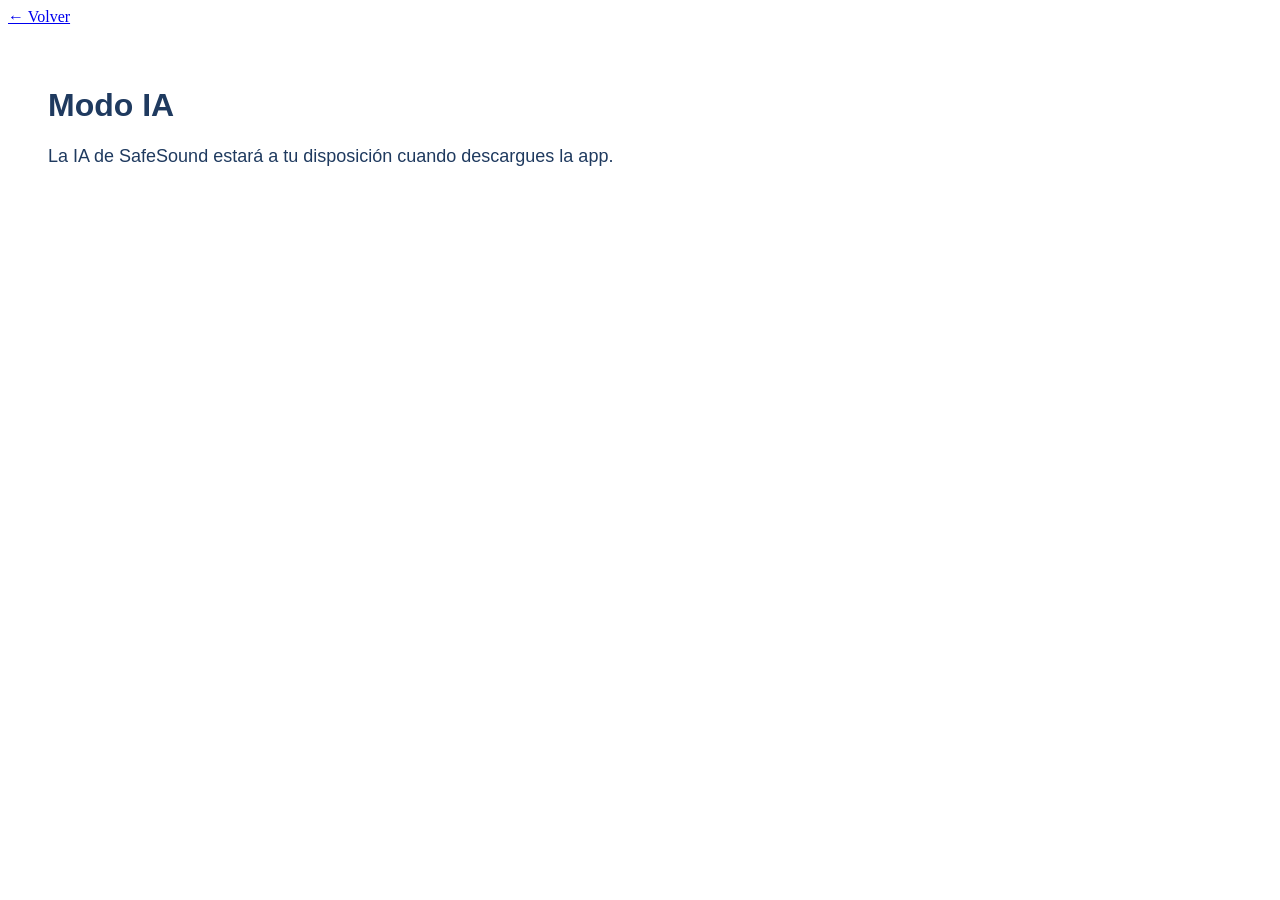
==== docs/ia.html @ cc02b23f "Add files via upload" ====
<!DOCTYPE html>
<html lang="es">
<head>
    <meta charset="UTF-8">
    <meta name="viewport" content="width=device-width, initial-scale=1.0">
    <title>Modo IA — SafeSound</title>
    <link rel="stylesheet" href="CSS/styles.css">
</head>
<body>
    <header>
        <a href="index.html">← Volver</a>
    </header>
    <main style="padding: 40px; font-family: 'Inter', Arial, Helvetica, sans-serif; color:#1f3a5f;">
        <h1>Modo IA</h1>
        <p style="font-size:18px; max-width:800px;">La IA de SafeSound estará a tu disposición cuando descargues la app.</p>
    </main>
</body>
</html>
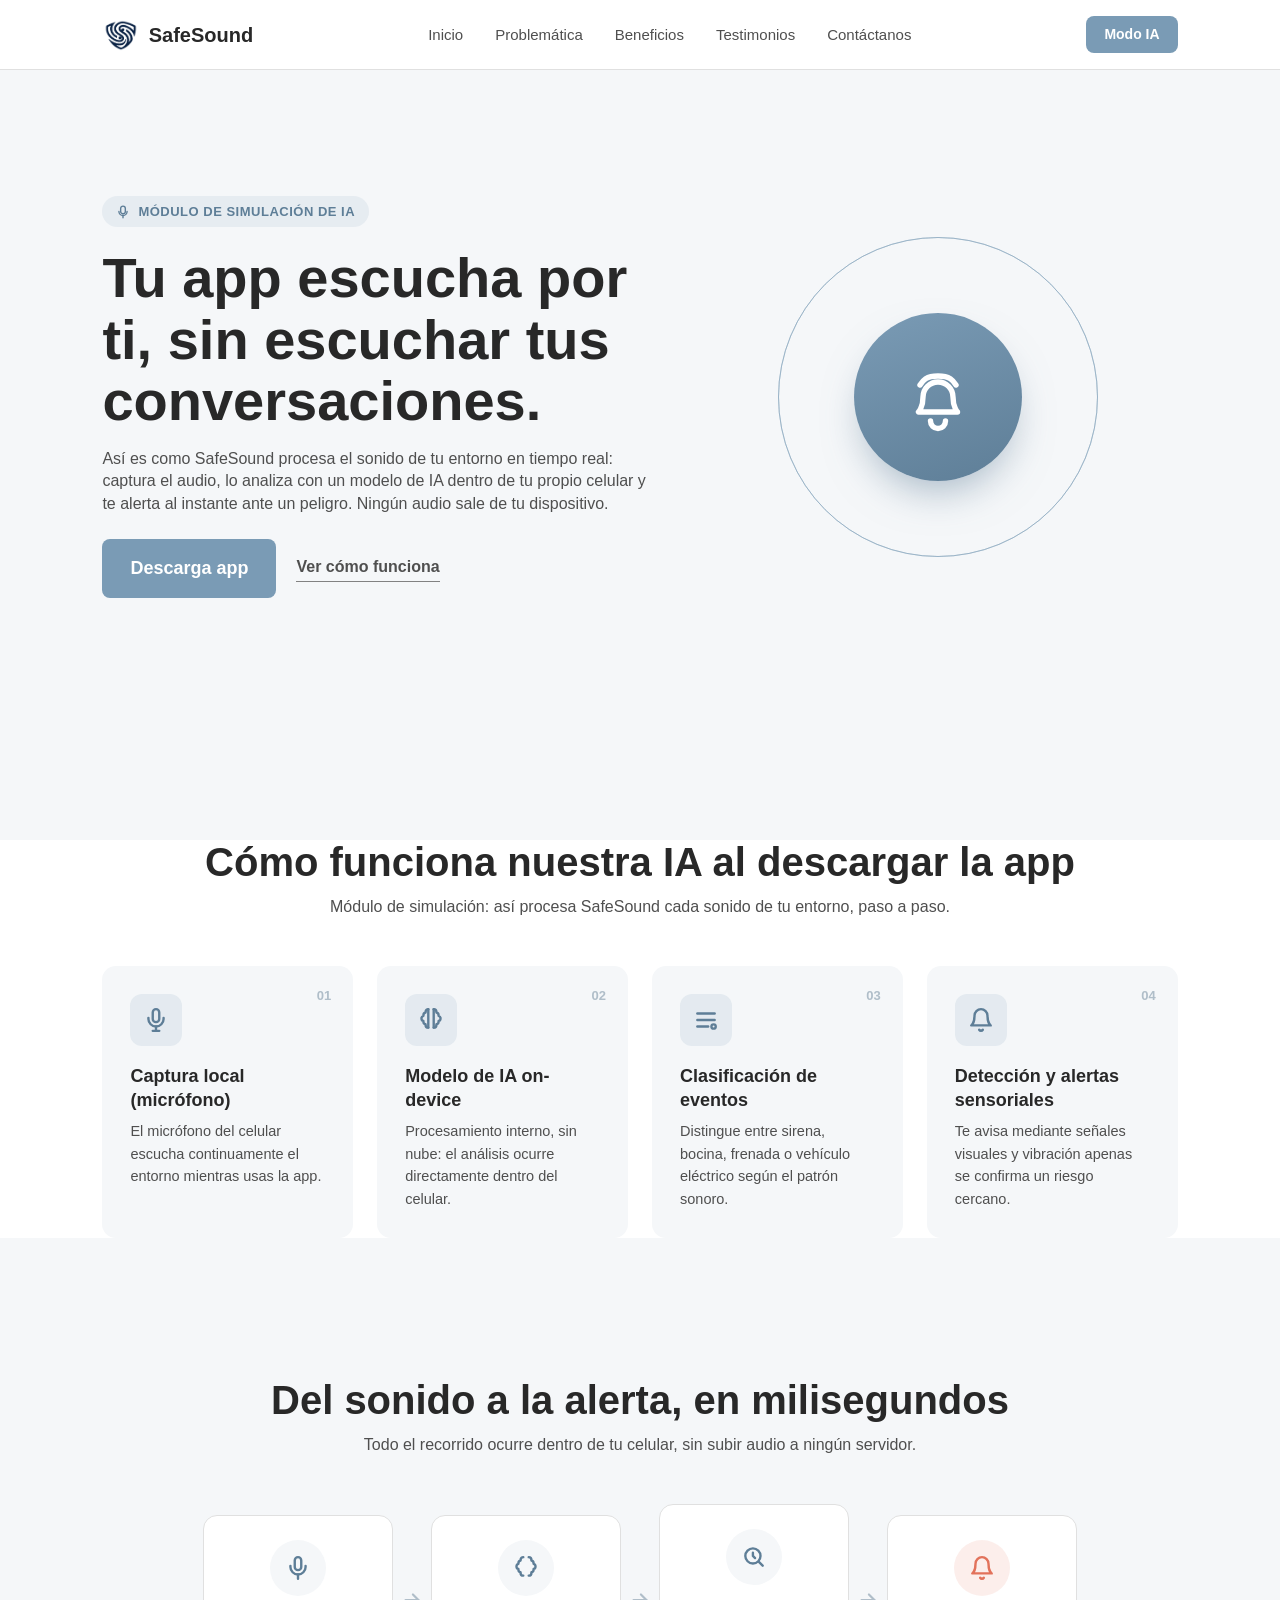
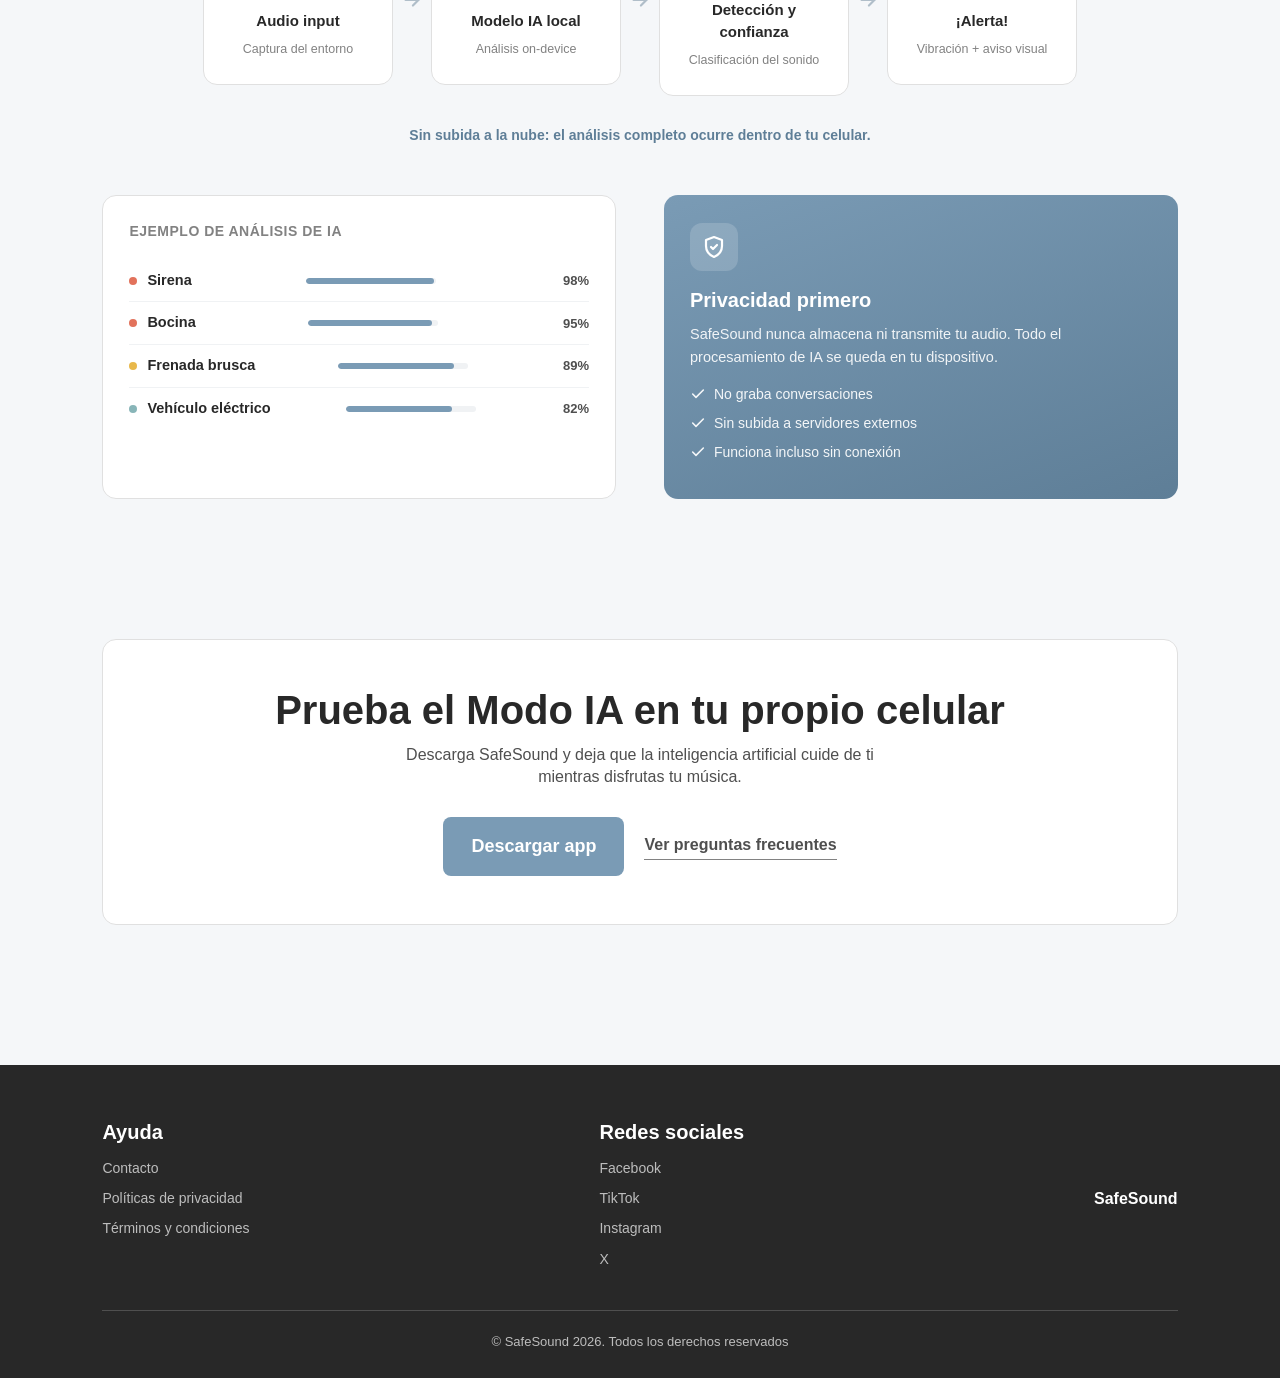
==== commit 3f59a633: "Add files via upload" ====
--- a/docs/ia.html
+++ b/docs/ia.html
@@ -1,18 +1,238 @@
-<!DOCTYPE html>
-<html lang="es">
-<head>
-    <meta charset="UTF-8">
-    <meta name="viewport" content="width=device-width, initial-scale=1.0">
-    <title>Modo IA — SafeSound</title>
-    <link rel="stylesheet" href="CSS/styles.css">
-</head>
-<body>
-    <header>
-        <a href="index.html">← Volver</a>
-    </header>
-    <main style="padding: 40px; font-family: 'Inter', Arial, Helvetica, sans-serif; color:#1f3a5f;">
-        <h1>Modo IA</h1>
-        <p style="font-size:18px; max-width:800px;">La IA de SafeSound estará a tu disposición cuando descargues la app.</p>
-    </main>
-</body>
-</html>
+<!DOCTYPE html>
+<html lang="es">
+<head>
+    <meta charset="UTF-8">
+    <meta name="viewport" content="width=device-width, initial-scale=1.0">
+    <title>Modo IA — SafeSound</title>
+    <link rel="stylesheet" href="assets/styles/styles.css">
+</head>
+<body>
+    <header>
+        <div class="logo">
+            <img src="assets/images/Logo.png" alt="SafeSound logo">
+            <span>SafeSound</span>
+        </div>
+
+        <nav>
+            <ul>
+                <li><a href="index.html#hero">Inicio</a></li>
+                <li><a href="index.html#problemática">Problemática</a></li>
+                <li><a href="index.html#beneficios">Beneficios</a></li>
+                <li><a href="index.html#testimonios">Testimonios</a></li>
+                <li><a href="index.html#faq">Contáctanos</a></li>
+            </ul>
+        </nav>
+
+        <a href="ia.html" class="btn btn-primary btn-small">Modo IA</a>
+    </header>
+
+    <!-- IA HERO -->
+    <section id="ia-hero">
+        <div class="ia-hero-text">
+            <span class="ia-badge">
+                <svg viewBox="0 0 24 24" fill="none" stroke="currentColor" stroke-width="2.4" stroke-linecap="round" stroke-linejoin="round"><path d="M12 2a4 4 0 0 1 4 4v5a4 4 0 0 1-8 0V6a4 4 0 0 1 4-4Z"/><path d="M19 11a7 7 0 0 1-14 0"/><path d="M12 18v4"/></svg>
+                Módulo de simulación de IA
+            </span>
+            <h1>Tu app escucha por ti, sin escuchar tus conversaciones.</h1>
+            <p>Así es como SafeSound procesa el sonido de tu entorno en tiempo real: captura el audio, lo analiza con un modelo de IA dentro de tu propio celular y te alerta al instante ante un peligro. Ningún audio sale de tu dispositivo.</p>
+            <div class="hero-actions">
+                <a href="index.html#descargas" class="btn btn-primary btn-large">Descarga app</a>
+                <a href="#pipeline" class="link-action">Ver cómo funciona</a>
+            </div>
+        </div>
+        <div class="ia-hero-visual">
+            <div class="ia-orb-wrap">
+                <div class="ia-orb-ring r1"></div>
+                <div class="ia-orb-ring r2"></div>
+                <div class="ia-orb-ring r3"></div>
+                <div class="ia-orb-core">
+                    <svg viewBox="0 0 24 24" fill="none" stroke="currentColor" stroke-width="1.8" stroke-linecap="round" stroke-linejoin="round"><path d="M17 12a5 5 0 0 0-10 0c0 3.5-1.5 5-1.5 5h13S17 15.5 17 12Z"/><path d="M9.5 20a2.5 2.5 0 0 0 5 0"/><path d="M6 8c1-1.5 2-3 6-3s5 1.5 6 3"/></svg>
+                </div>
+            </div>
+        </div>
+    </section>
+
+    <!-- CÓMO FUNCIONA NUESTRA IA -->
+    <section id="como-funciona">
+        <h2>Cómo funciona nuestra IA al descargar la app</h2>
+        <p class="section-subtitle">Módulo de simulación: así procesa SafeSound cada sonido de tu entorno, paso a paso.</p>
+
+        <div class="ia-steps-grid">
+            <div class="ia-step-card">
+                <span class="ia-step-number">01</span>
+                <div class="ia-step-icon">
+                    <svg viewBox="0 0 24 24" fill="none" stroke="currentColor" stroke-width="2.2" stroke-linecap="round" stroke-linejoin="round"><path d="M12 2a3 3 0 0 0-3 3v6a3 3 0 0 0 6 0V5a3 3 0 0 0-3-3Z"/><path d="M19 10v1a7 7 0 0 1-14 0v-1"/><path d="M12 18v4"/><path d="M9 22h6"/></svg>
+                </div>
+                <h3>Captura local (micrófono)</h3>
+                <p>El micrófono del celular escucha continuamente el entorno mientras usas la app.</p>
+            </div>
+
+            <div class="ia-step-card">
+                <span class="ia-step-number">02</span>
+                <div class="ia-step-icon">
+                    <svg viewBox="0 0 24 24" fill="none" stroke="currentColor" stroke-width="2.2" stroke-linecap="round" stroke-linejoin="round"><path d="M9.5 2A2.5 2.5 0 0 0 7 4.5v.6A2.5 2.5 0 0 0 5 7.5v.6a2.5 2.5 0 0 0 0 4.8v.6A2.5 2.5 0 0 0 7 15.9v.6A2.5 2.5 0 0 0 9.5 19"/><path d="M14.5 2A2.5 2.5 0 0 1 17 4.5v.6a2.5 2.5 0 0 1 2 2.4v.6a2.5 2.5 0 0 1 0 4.8v.6a2.5 2.5 0 0 1-2 2.4v.6a2.5 2.5 0 0 1-2.5 2.5"/><path d="M9.5 2v17"/><path d="M14.5 2v17"/></svg>
+                </div>
+                <h3>Modelo de IA on-device</h3>
+                <p>Procesamiento interno, sin nube: el análisis ocurre directamente dentro del celular.</p>
+            </div>
+
+            <div class="ia-step-card">
+                <span class="ia-step-number">03</span>
+                <div class="ia-step-icon">
+                    <svg viewBox="0 0 24 24" fill="none" stroke="currentColor" stroke-width="2.2" stroke-linecap="round" stroke-linejoin="round"><path d="M4 6h16"/><path d="M4 12h16"/><path d="M4 18h10"/><circle cx="19" cy="18" r="2"/></svg>
+                </div>
+                <h3>Clasificación de eventos</h3>
+                <p>Distingue entre sirena, bocina, frenada o vehículo eléctrico según el patrón sonoro.</p>
+            </div>
+
+            <div class="ia-step-card">
+                <span class="ia-step-number">04</span>
+                <div class="ia-step-icon">
+                    <svg viewBox="0 0 24 24" fill="none" stroke="currentColor" stroke-width="2.2" stroke-linecap="round" stroke-linejoin="round"><path d="M18 8a6 6 0 0 0-12 0c0 7-3 9-3 9h18s-3-2-3-9"/><path d="M13.7 21a2 2 0 0 1-3.4 0"/></svg>
+                </div>
+                <h3>Detección y alertas sensoriales</h3>
+                <p>Te avisa mediante señales visuales y vibración apenas se confirma un riesgo cercano.</p>
+            </div>
+        </div>
+    </section>
+
+    <!-- PIPELINE -->
+    <section id="pipeline">
+        <h2>Del sonido a la alerta, en milisegundos</h2>
+        <p class="section-subtitle">Todo el recorrido ocurre dentro de tu celular, sin subir audio a ningún servidor.</p>
+
+        <div class="pipeline-flow">
+            <div class="pipeline-box">
+                <div class="pipeline-icon">
+                    <svg viewBox="0 0 24 24" fill="none" stroke="currentColor" stroke-width="2.2" stroke-linecap="round" stroke-linejoin="round"><path d="M12 2a3 3 0 0 0-3 3v6a3 3 0 0 0 6 0V5a3 3 0 0 0-3-3Z"/><path d="M19 10v1a7 7 0 0 1-14 0v-1"/><path d="M12 18v4"/></svg>
+                </div>
+                <h4>Audio input</h4>
+                <span>Captura del entorno</span>
+            </div>
+
+            <div class="pipeline-arrow">
+                <svg viewBox="0 0 24 24" fill="none" stroke="currentColor" stroke-width="2.4" stroke-linecap="round" stroke-linejoin="round"><path d="M5 12h14"/><path d="m13 6 6 6-6 6"/></svg>
+            </div>
+
+            <div class="pipeline-box">
+                <div class="pipeline-icon">
+                    <svg viewBox="0 0 24 24" fill="none" stroke="currentColor" stroke-width="2.2" stroke-linecap="round" stroke-linejoin="round"><path d="M9.5 2A2.5 2.5 0 0 0 7 4.5v.6A2.5 2.5 0 0 0 5 7.5v.6a2.5 2.5 0 0 0 0 4.8v.6A2.5 2.5 0 0 0 7 15.9v.6A2.5 2.5 0 0 0 9.5 19"/><path d="M14.5 2A2.5 2.5 0 0 1 17 4.5v.6a2.5 2.5 0 0 1 2 2.4v.6a2.5 2.5 0 0 1 0 4.8v.6a2.5 2.5 0 0 1-2 2.4v.6a2.5 2.5 0 0 1-2.5 2.5"/></svg>
+                </div>
+                <h4>Modelo IA local</h4>
+                <span>Análisis on-device</span>
+            </div>
+
+            <div class="pipeline-arrow">
+                <svg viewBox="0 0 24 24" fill="none" stroke="currentColor" stroke-width="2.4" stroke-linecap="round" stroke-linejoin="round"><path d="M5 12h14"/><path d="m13 6 6 6-6 6"/></svg>
+            </div>
+
+            <div class="pipeline-box">
+                <div class="pipeline-icon">
+                    <svg viewBox="0 0 24 24" fill="none" stroke="currentColor" stroke-width="2.2" stroke-linecap="round" stroke-linejoin="round"><circle cx="11" cy="11" r="7"/><path d="m20 20-3.5-3.5"/><path d="M11 8v3l2 2"/></svg>
+                </div>
+                <h4>Detección y confianza</h4>
+                <span>Clasificación del sonido</span>
+            </div>
+
+            <div class="pipeline-arrow">
+                <svg viewBox="0 0 24 24" fill="none" stroke="currentColor" stroke-width="2.4" stroke-linecap="round" stroke-linejoin="round"><path d="M5 12h14"/><path d="m13 6 6 6-6 6"/></svg>
+            </div>
+
+            <div class="pipeline-box is-alert">
+                <div class="pipeline-icon">
+                    <svg viewBox="0 0 24 24" fill="none" stroke="currentColor" stroke-width="2.2" stroke-linecap="round" stroke-linejoin="round"><path d="M18 8a6 6 0 0 0-12 0c0 7-3 9-3 9h18s-3-2-3-9"/><path d="M13.7 21a2 2 0 0 1-3.4 0"/></svg>
+                </div>
+                <h4>¡Alerta!</h4>
+                <span>Vibración + aviso visual</span>
+            </div>
+        </div>
+
+        <p class="pipeline-note">Sin subida a la nube: el análisis completo ocurre dentro de tu celular.</p>
+
+        <div class="ia-split">
+            <div>
+                <div class="confidence-card">
+                    <h4>Ejemplo de análisis de IA</h4>
+                    <div class="confidence-row">
+                        <span class="confidence-label"><span class="confidence-dot"></span>Sirena</span>
+                        <div class="confidence-bar-wrap"><div class="confidence-bar" style="width:98%;"></div></div>
+                        <span class="confidence-pct">98%</span>
+                    </div>
+                    <div class="confidence-row">
+                        <span class="confidence-label"><span class="confidence-dot"></span>Bocina</span>
+                        <div class="confidence-bar-wrap"><div class="confidence-bar" style="width:95%;"></div></div>
+                        <span class="confidence-pct">95%</span>
+                    </div>
+                    <div class="confidence-row">
+                        <span class="confidence-label"><span class="confidence-dot medium"></span>Frenada brusca</span>
+                        <div class="confidence-bar-wrap"><div class="confidence-bar" style="width:89%;"></div></div>
+                        <span class="confidence-pct">89%</span>
+                    </div>
+                    <div class="confidence-row">
+                        <span class="confidence-label"><span class="confidence-dot low"></span>Vehículo eléctrico</span>
+                        <div class="confidence-bar-wrap"><div class="confidence-bar" style="width:82%;"></div></div>
+                        <span class="confidence-pct">82%</span>
+                    </div>
+                </div>
+            </div>
+            <div>
+                <div class="privacy-card">
+                    <div class="privacy-icon">
+                        <svg viewBox="0 0 24 24" fill="none" stroke="currentColor" stroke-width="2.2" stroke-linecap="round" stroke-linejoin="round"><path d="M12 2 4 5v6c0 5 3.4 9 8 11 4.6-2 8-6 8-11V5l-8-3Z"/><path d="m9 12 2 2 4-4"/></svg>
+                    </div>
+                    <h3>Privacidad primero</h3>
+                    <p>SafeSound nunca almacena ni transmite tu audio. Todo el procesamiento de IA se queda en tu dispositivo.</p>
+                    <ul class="privacy-list">
+                        <li>
+                            <svg viewBox="0 0 24 24" fill="none" stroke="currentColor" stroke-width="2.4" stroke-linecap="round" stroke-linejoin="round"><path d="M20 6 9 17l-5-5"/></svg>
+                            No graba conversaciones
+                        </li>
+                        <li>
+                            <svg viewBox="0 0 24 24" fill="none" stroke="currentColor" stroke-width="2.4" stroke-linecap="round" stroke-linejoin="round"><path d="M20 6 9 17l-5-5"/></svg>
+                            Sin subida a servidores externos
+                        </li>
+                        <li>
+                            <svg viewBox="0 0 24 24" fill="none" stroke="currentColor" stroke-width="2.4" stroke-linecap="round" stroke-linejoin="round"><path d="M20 6 9 17l-5-5"/></svg>
+                            Funciona incluso sin conexión
+                        </li>
+                    </ul>
+                </div>
+            </div>
+        </div>
+    </section>
+
+    <!-- CTA -->
+    <section id="ia-cta">
+        <div class="panel">
+            <h2>Prueba el Modo IA en tu propio celular</h2>
+            <p>Descarga SafeSound y deja que la inteligencia artificial cuide de ti mientras disfrutas tu música.</p>
+            <div class="hero-actions">
+                <a href="index.html#descargas" class="btn btn-primary btn-large">Descargar app</a>
+                <a href="index.html#faq" class="link-action">Ver preguntas frecuentes</a>
+            </div>
+        </div>
+    </section>
+
+    <footer>
+        <div class="footer-top">
+            <div class="footer-col">
+                <h4>Ayuda</h4>
+                <p>Contacto</p>
+                <p>Políticas de privacidad</p>
+                <p>Términos y condiciones</p>
+            </div>
+            <div class="footer-col">
+                <h4>Redes sociales</h4>
+                <p>Facebook</p>
+                <p>TikTok</p>
+                <p>Instagram</p>
+                <p>X</p>
+            </div>
+            <div class="footer-col logo-col">
+                <span>SafeSound</span>
+            </div>
+        </div>
+        <p class="copyright">© SafeSound 2026. Todos los derechos reservados</p>
+    </footer>
+</body>
+</html>
--- a/docs/assets/styles/styles.css
+++ b/docs/assets/styles/styles.css
@@ -0,0 +1,1027 @@
+*{
+    margin: 0;
+    padding: 0;
+    box-sizing: border-box;
+}
+
+html{
+    scroll-behavior: smooth;
+}
+
+body{
+    font-family: 'Inter', Arial, Helvetica, sans-serif;
+    line-height: 1.5;
+    color: #1D1D1D;
+    background-color: #F5F7F9;
+}
+
+h1, h2, h3, h4{
+    font-family: 'Inter', Arial, Helvetica, sans-serif;
+    font-weight: 700;
+    color: #282828;
+}
+
+h1{ font-size: 56px; line-height: 61.6px; }
+h2{ font-size: 40px; line-height: 44px; text-align: center; }
+h3{ font-size: 24px; line-height: 26.4px; }
+h4{ font-size: 20px; line-height: 22px; }
+
+p{
+    font-size: 16px;
+    line-height: 22.4px;
+    color: #4F4F4F;
+}
+
+a{ color: inherit; text-decoration: none; }
+
+/* ===================== HEADER ===================== */
+header{
+    background-color: #FFFFFF;
+    color: #282828;
+    display: flex;
+    justify-content: space-between;
+    align-items: center;
+    gap: 24px;
+    padding: 16px 8%;
+    position: sticky;
+    top: 0;
+    z-index: 100;
+    border-bottom: 1px solid #E0E0E0;
+}
+
+#faq{
+    background-color: #F5F7F9;
+}
+
+.logo{
+    display: flex;
+    align-items: center;
+    gap: 10px;
+    font-weight: 700;
+    font-size: 1.25rem;
+    color: #282828;
+}
+
+.logo img{
+    height: 32px;
+    width: auto;
+}
+
+nav ul{
+    display: flex;
+    gap: 32px;
+    list-style: none;
+}
+
+nav ul a{
+    color: #4F4F4F;
+    text-decoration: none;
+    font-weight: 500;
+    font-size: 15px;
+}
+
+nav ul a:hover{
+    color: #7A9BB5;
+}
+
+/* ===================== BUTTONS ===================== */
+.btn{
+    border: none;
+    border-radius: 8px;
+    font-family: 'Inter', Arial, Helvetica, sans-serif;
+    font-weight: 700;
+    cursor: pointer;
+    transition: background-color .2s ease;
+    display: inline-block;
+}
+
+.btn-primary{
+    background-color: #7A9BB5;
+    color: #FFFFFF;
+}
+
+.btn-primary:hover{
+    background-color: #5E7E97;
+}
+
+.btn-secondary{
+    background-color: #8E9EAE;
+    color: #FFFFFF;
+}
+
+.btn-secondary:hover{
+    background-color: #76869a;
+}
+
+.btn-small{
+    padding: 8px 18px;
+    font-size: 14px;
+}
+
+.btn-large{
+    padding: 16px 28px;
+    font-size: 18px;
+}
+
+.link-action{
+    margin-left: 20px;
+    font-weight: 600;
+    color: #4F4F4F;
+    border-bottom: 1px solid #828282;
+    padding-bottom: 2px;
+}
+
+.link-action:hover{
+    color: #7A9BB5;
+    border-color: #7A9BB5;
+}
+
+/* ===================== LAYOUT ===================== */
+section{
+    margin-top: 140px;
+    padding: 0 8%;
+}
+
+.eyebrow{
+    display: block;
+    text-align: center;
+    font-weight: 700;
+    letter-spacing: 1px;
+    text-transform: uppercase;
+    color: #7A9BB5;
+    margin-bottom: 8px;
+}
+
+.section-subtitle{
+    text-align: center;
+    max-width: 640px;
+    margin: 12px auto 48px;
+}
+
+#problemática,
+#beneficios{
+    text-align: center;
+    background-color: #F5F7F9;
+}
+
+#problemática .cards-row,
+#beneficios .cards-row{
+    justify-content: center;
+}
+
+.panel{
+    background-color: #F5F7F9;
+    border-radius: 14px;
+    padding: 48px;
+}
+
+/* ===================== HERO ===================== */
+#hero{
+    margin-top: 0;
+    min-height: 90vh;
+    background-color: #F5F7F9;
+    display: flex;
+    align-items: center;
+    justify-content: space-between;
+    gap: 48px;
+    flex-wrap: wrap;
+    padding: 80px 8%;
+}
+
+.hero-text{
+    flex: 1 1 420px;
+    max-width: 560px;
+}
+
+.hero-text h1{
+    margin-bottom: 20px;
+}
+
+.hero-text > p{
+    margin-bottom: 20px;
+}
+
+.check-list{
+    list-style: none;
+    margin-bottom: 32px;
+}
+
+.check-list li{
+    color: #333333;
+    font-weight: 500;
+    margin-bottom: 6px;
+}
+
+.check-list li::before{
+    content: "✓ ";
+    color: #88B5B8;
+    font-weight: 700;
+}
+
+.hero-actions{
+    display: flex;
+    align-items: center;
+}
+
+.hero-image{
+    flex: 1 1 420px;
+    max-width: 520px;
+    height: 320px;
+    overflow: hidden;
+    border-radius: 14px;
+}
+
+/* ===================== PLACEHOLDER IMAGES ===================== */
+.placeholder-img{
+    background-color: #E0E0E0;
+    color: #828282;
+    border-radius: 14px;
+    display: flex;
+    align-items: center;
+    justify-content: center;
+    font-weight: 700;
+    letter-spacing: 1px;
+}
+
+.hero-image.placeholder-img{
+    background-color: transparent;
+}
+
+.hero-image img{
+    width: 100%;
+    height: 100%;
+    object-fit: cover;
+    display: block;
+}
+
+#problemática .card-img{
+    background-color: transparent;
+    width: 220px;
+    height: 160px;
+    margin: 0 auto 20px;
+    padding: 0;
+    overflow: hidden;
+    display: flex;
+    align-items: center;
+    justify-content: center;
+    border-radius: 8px;
+}
+
+#problemática .card-img img{
+    width: 100%;
+    height: 100%;
+    object-fit: contain;
+    display: block;
+}
+
+#testimonios .card-img{
+    background-color: transparent;
+    width: 220px;
+    height: 160px;
+    margin: 0 auto 20px;
+    padding: 0;
+    overflow: hidden;
+    display: flex;
+    align-items: center;
+    justify-content: center;
+    border-radius: 8px;
+}
+
+#testimonios .card-img img{
+    width: 100%;
+    height: 100%;
+    object-fit: contain;
+    display: block;
+}
+
+.feature-img{
+    flex: 1 1 320px;
+    height: 220px;
+}
+
+/* Ajustes específicos para la sección Funciones */
+#funciones .feature-img{
+    background-color: transparent;
+    width: 320px;
+    height: 220px;
+    margin: 0 auto;
+    overflow: hidden;
+    border-radius: 10px;
+    display: flex;
+    align-items: center;
+    justify-content: center;
+}
+
+#funciones .feature-img img{
+    width: 100%;
+    height: 100%;
+    object-fit: contain;
+    display: block;
+}
+
+/* ===================== CARDS ===================== */
+
+#beneficios .card-img{
+    background-color: transparent;
+    width: 220px;
+    height: 160px;
+    margin: 0 auto 20px;
+    padding: 0;
+    overflow: hidden;
+    display: flex;
+    align-items: center;
+    justify-content: center;
+    border-radius: 8px;
+}
+
+#beneficios .card-img img{
+    width: 100%;
+    height: 100%;
+    object-fit: contain;
+    display: block;
+}
+.cards-row{
+    display: flex;
+    gap: 24px;
+    flex-wrap: wrap;
+}
+
+.card{
+    flex: 1 1 280px;
+    background-color: #F5F7F9;
+    border-radius: 14px;
+    padding: 28px;
+}
+
+#beneficios .card{
+    background-color: #FFFFFF;
+}
+
+.card h3{
+    margin-bottom: 8px;
+}
+
+.testimonial p{
+    font-style: italic;
+    margin-bottom: 14px;
+}
+
+.testimonial-author{
+    font-weight: 700;
+    color: #282828;
+    font-size: 14px;
+}
+
+/* ===================== FEATURES ===================== */
+.feature-row{
+    display: flex;
+    align-items: center;
+    gap: 48px;
+    margin-bottom: 48px;
+    flex-wrap: wrap;
+}
+
+.feature-row.reverse{
+    flex-direction: row-reverse;
+}
+
+.feature-text{
+    flex: 1 1 320px;
+}
+
+.feature-text h3{
+    margin-bottom: 10px;
+}
+
+/* ===================== SPLIT / STEPS / FAQ ===================== */
+.split-row{
+    display: flex;
+    gap: 48px;
+    flex-wrap: wrap;
+    margin-top: 24px;
+}
+
+.split-col{
+    flex: 1 1 360px;
+}
+
+.split-col h3{
+    margin-bottom: 20px;
+}
+
+.steps .step{
+    margin-bottom: 24px;
+}
+
+.steps .step:last-child{
+    margin-bottom: 0;
+}
+
+.steps h4{
+    color: #7A9BB5;
+    margin-bottom: 4px;
+}
+
+.app-views{
+    display: flex;
+    gap: 10px;
+    justify-content: space-between;
+    overflow-x: hidden;
+    padding: 8px 0;
+}
+
+.app-views .placeholder-img{
+    width: calc((100% - 20px) / 3);
+    max-width: 500px;
+    min-width: 160px;
+    height: 500px;
+    background-color: transparent;
+    border-radius: 10px;
+    overflow: hidden;
+    display: flex;
+    align-items: center;
+    justify-content: center;
+}
+
+.app-views .placeholder-img img{
+    width: 100%;
+    height: 100%;
+    object-fit: contain;
+    display: block;
+}
+
+.downloads p{
+    margin-bottom: 24px;
+}
+
+.download-buttons{
+    display: flex;
+    gap: 16px;
+    flex-wrap: wrap;
+}
+
+.faq-list details{
+    background-color: #FFFFFF;
+    border: 1px solid #E0E0E0;
+    border-radius: 10px;
+    padding: 16px 20px;
+    margin-bottom: 12px;
+}
+
+.faq-list summary{
+    cursor: pointer;
+    font-weight: 600;
+    color: #282828;
+}
+
+.faq-list p{
+    margin-top: 10px;
+}
+
+/* ===================== TEAM ===================== */
+.team-grid{
+    display: flex;
+    flex-wrap: wrap;
+    justify-content: center;
+    gap: 40px;
+    margin-top: 32px;
+}
+
+.team-member{
+    display: flex;
+    flex-direction: column;
+    align-items: center;
+    gap: 12px;
+    width: 150px;
+    text-align: center;
+}
+
+.avatar{
+    width: 120px;
+    height: 120px;
+    border-radius: 50%;
+    background-color: #E0E0E0;
+    overflow: hidden;
+    display: flex;
+    align-items: center;
+    justify-content: center;
+}
+
+.avatar img{
+    width: 100%;
+    height: 100%;
+    object-fit: cover;
+    display: block;
+    border-radius: inherit;
+}
+
+.team-member span{
+    font-size: 14px;
+    font-weight: 600;
+    color: #4F4F4F;
+}
+
+
+/* ===================== FOOTER ===================== */
+footer{
+    background-color: #282828;
+    color: #E0E0E0;
+    margin-top: 140px;
+    padding: 56px 8% 24px;
+}
+
+.footer-top{
+    display: flex;
+    justify-content: space-between;
+    flex-wrap: wrap;
+    gap: 32px;
+    padding-bottom: 32px;
+    border-bottom: 1px solid #4F4F4F;
+}
+
+.footer-col h4{
+    color: #FFFFFF;
+    margin-bottom: 14px;
+}
+
+.footer-col p{
+    color: #BDBDBD;
+    margin-bottom: 8px;
+    font-size: 14px;
+}
+
+.logo-col{
+    display: flex;
+    align-items: center;
+    gap: 10px;
+    font-weight: 700;
+    color: #FFFFFF;
+}
+
+.logo-col img{
+    height: 28px;
+    filter: brightness(0) invert(1);
+}
+
+.copyright{
+    text-align: center;
+    color: #BDBDBD;
+    font-size: 13px;
+    margin-top: 20px;
+}
+
+/* ===================== RESPONSIVE ===================== */
+@media (max-width: 900px){
+    nav ul{
+        gap: 18px;
+    }
+    h1{ font-size: 36px; line-height: 1.2; }
+    h2{ font-size: 30px; }
+}
+
+@media (max-width: 760px){
+    header{
+        flex-direction: column;
+        gap: 12px;
+        padding: 16px 6%;
+    }
+    nav ul{
+        flex-wrap: wrap;
+        justify-content: center;
+        gap: 14px;
+    }
+    section{
+        padding: 0 6%;
+    }
+    .panel{
+        padding: 28px;
+    }
+    .feature-row, .feature-row.reverse{
+        flex-direction: column;
+    }
+}
+
+/* ===================== MODO IA ===================== */
+#ia-hero{
+    margin-top: 0;
+    min-height: 70vh;
+    background-color: #F5F7F9;
+    display: flex;
+    align-items: center;
+    justify-content: space-between;
+    gap: 48px;
+    flex-wrap: wrap;
+    padding: 72px 8% 48px;
+}
+
+.ia-hero-text{
+    flex: 1 1 420px;
+    max-width: 560px;
+}
+
+.ia-badge{
+    display: inline-flex;
+    align-items: center;
+    gap: 8px;
+    background-color: rgba(122,155,181,0.12);
+    color: #5E7E97;
+    font-weight: 700;
+    font-size: 13px;
+    letter-spacing: .5px;
+    text-transform: uppercase;
+    padding: 6px 14px;
+    border-radius: 999px;
+    margin-bottom: 20px;
+}
+
+.ia-badge svg{ width: 14px; height: 14px; }
+
+.ia-hero-text h1{
+    margin-bottom: 16px;
+}
+
+.ia-hero-text > p{
+    margin-bottom: 24px;
+}
+
+.ia-hero-visual{
+    flex: 1 1 420px;
+    max-width: 480px;
+    display: flex;
+    align-items: center;
+    justify-content: center;
+}
+
+.ia-orb-wrap{
+    position: relative;
+    width: 320px;
+    height: 320px;
+    display: flex;
+    align-items: center;
+    justify-content: center;
+}
+
+.ia-orb-ring{
+    position: absolute;
+    border-radius: 50%;
+    border: 1.5px solid rgba(122,155,181,0.35);
+    animation: ia-pulse 3.2s ease-out infinite;
+}
+
+.ia-orb-ring.r1{ width: 100%; height: 100%; }
+.ia-orb-ring.r2{ width: 100%; height: 100%; animation-delay: 1s; }
+.ia-orb-ring.r3{ width: 100%; height: 100%; animation-delay: 2s; }
+
+@keyframes ia-pulse{
+    0%{ transform: scale(.55); opacity: 0; }
+    30%{ opacity: 1; }
+    100%{ transform: scale(1); opacity: 0; }
+}
+
+.ia-orb-core{
+    position: relative;
+    width: 168px;
+    height: 168px;
+    border-radius: 50%;
+    background: linear-gradient(160deg, #7A9BB5, #5E7E97);
+    display: flex;
+    align-items: center;
+    justify-content: center;
+    box-shadow: 0 20px 40px -12px rgba(94,126,151,0.55);
+    z-index: 2;
+}
+
+.ia-orb-core svg{
+    width: 72px;
+    height: 72px;
+    color: #FFFFFF;
+}
+
+/* ---- Steps (Cómo funciona nuestra IA) ---- */
+#como-funciona{
+    background-color: #FFFFFF;
+}
+
+.ia-steps-grid{
+    display: flex;
+    gap: 24px;
+    flex-wrap: wrap;
+    margin-top: 8px;
+}
+
+.ia-step-card{
+    flex: 1 1 240px;
+    background-color: #F5F7F9;
+    border-radius: 14px;
+    padding: 28px;
+    position: relative;
+}
+
+.ia-step-number{
+    position: absolute;
+    top: 20px;
+    right: 22px;
+    font-weight: 700;
+    font-size: 13px;
+    color: #B0BEC9;
+}
+
+.ia-step-icon{
+    width: 52px;
+    height: 52px;
+    border-radius: 12px;
+    background-color: rgba(122,155,181,0.14);
+    color: #5E7E97;
+    display: flex;
+    align-items: center;
+    justify-content: center;
+    margin-bottom: 18px;
+}
+
+.ia-step-icon svg{ width: 26px; height: 26px; }
+
+.ia-step-card h3{
+    font-size: 18px;
+    line-height: 24px;
+    margin-bottom: 8px;
+}
+
+.ia-step-card p{
+    font-size: 14.5px;
+}
+
+/* ---- Pipeline ---- */
+#pipeline{
+    background-color: #F5F7F9;
+}
+
+.pipeline-flow{
+    display: flex;
+    align-items: center;
+    justify-content: center;
+    gap: 8px;
+    flex-wrap: wrap;
+    margin-top: 8px;
+}
+
+.pipeline-box{
+    background-color: #FFFFFF;
+    border: 1px solid #E0E0E0;
+    border-radius: 14px;
+    padding: 24px 20px;
+    width: 190px;
+    text-align: center;
+    flex-shrink: 0;
+}
+
+.pipeline-box .pipeline-icon{
+    width: 56px;
+    height: 56px;
+    border-radius: 50%;
+    background-color: #F5F7F9;
+    color: #5E7E97;
+    display: flex;
+    align-items: center;
+    justify-content: center;
+    margin: 0 auto 14px;
+}
+
+.pipeline-box.is-alert .pipeline-icon{
+    background-color: rgba(226,114,91,0.12);
+    color: #E2725B;
+}
+
+.pipeline-box .pipeline-icon svg{ width: 26px; height: 26px; }
+
+.pipeline-box h4{
+    font-size: 15px;
+    margin-bottom: 4px;
+}
+
+.pipeline-box span{
+    font-size: 12.5px;
+    color: #828282;
+}
+
+.pipeline-arrow{
+    color: #B0BEC9;
+    flex-shrink: 0;
+    display: flex;
+    align-items: center;
+}
+
+.pipeline-arrow svg{ width: 22px; height: 22px; }
+
+.pipeline-note{
+    text-align: center;
+    margin-top: 28px;
+    font-size: 14px;
+    color: #5E7E97;
+    font-weight: 600;
+}
+
+/* ---- Confidence card + privacy ---- */
+.ia-split{
+    display: flex;
+    gap: 48px;
+    flex-wrap: wrap;
+    margin-top: 48px;
+    align-items: stretch;
+}
+
+.ia-split > div{
+    flex: 1 1 360px;
+}
+
+.confidence-card{
+    background-color: #FFFFFF;
+    border: 1px solid #E0E0E0;
+    border-radius: 14px;
+    padding: 24px 26px;
+    height: 100%;
+}
+
+.confidence-card h4{
+    font-size: 14px;
+    text-transform: uppercase;
+    letter-spacing: .5px;
+    color: #828282;
+    margin-bottom: 18px;
+}
+
+.confidence-row{
+    display: flex;
+    align-items: center;
+    justify-content: space-between;
+    gap: 12px;
+    padding: 10px 0;
+    border-bottom: 1px solid #F0F2F4;
+}
+
+.confidence-row:last-child{ border-bottom: none; }
+
+.confidence-label{
+    display: flex;
+    align-items: center;
+    gap: 10px;
+    font-weight: 600;
+    font-size: 14.5px;
+    color: #282828;
+}
+
+.confidence-dot{
+    width: 8px;
+    height: 8px;
+    border-radius: 50%;
+    background-color: #E2725B;
+    flex-shrink: 0;
+}
+
+.confidence-dot.medium{ background-color: #E8B84B; }
+.confidence-dot.low{ background-color: #88B5B8; }
+
+.confidence-bar-wrap{
+    flex: 1;
+    max-width: 130px;
+    height: 6px;
+    background-color: #F0F2F4;
+    border-radius: 999px;
+    overflow: hidden;
+}
+
+.confidence-bar{
+    height: 100%;
+    border-radius: 999px;
+    background-color: #7A9BB5;
+}
+
+.confidence-pct{
+    font-size: 13px;
+    font-weight: 700;
+    color: #4F4F4F;
+    width: 38px;
+    text-align: right;
+}
+
+.privacy-card{
+    background: linear-gradient(160deg, #7A9BB5, #5E7E97);
+    border-radius: 14px;
+    padding: 28px 26px;
+    color: #FFFFFF;
+    display: flex;
+    flex-direction: column;
+    justify-content: center;
+    height: 100%;
+}
+
+.privacy-card .privacy-icon{
+    width: 48px;
+    height: 48px;
+    border-radius: 12px;
+    background-color: rgba(255,255,255,0.16);
+    display: flex;
+    align-items: center;
+    justify-content: center;
+    margin-bottom: 16px;
+}
+
+.privacy-card .privacy-icon svg{
+    width: 24px;
+    height: 24px;
+    color: #FFFFFF;
+}
+
+.privacy-card h3{
+    color: #FFFFFF;
+    font-size: 20px;
+    margin-bottom: 10px;
+}
+
+.privacy-card p{
+    color: rgba(255,255,255,0.9);
+    font-size: 14.5px;
+}
+
+.privacy-list{
+    list-style: none;
+    margin-top: 16px;
+}
+
+.privacy-list li{
+    display: flex;
+    align-items: flex-start;
+    gap: 8px;
+    color: rgba(255,255,255,0.92);
+    font-size: 14px;
+    font-weight: 500;
+    margin-bottom: 8px;
+}
+
+.privacy-list li svg{
+    width: 16px;
+    height: 16px;
+    flex-shrink: 0;
+    margin-top: 2px;
+}
+
+/* ---- CTA ---- */
+#ia-cta{
+    text-align: center;
+}
+
+#ia-cta .panel{
+    background-color: #FFFFFF;
+    border: 1px solid #E0E0E0;
+}
+
+#ia-cta h2{
+    margin-bottom: 12px;
+}
+
+#ia-cta p{
+    max-width: 520px;
+    margin: 0 auto 28px;
+}
+
+#ia-cta .hero-actions{
+    justify-content: center;
+}
+
+@media (max-width: 900px){
+    .pipeline-flow{
+        flex-direction: column;
+    }
+    .pipeline-arrow{
+        transform: rotate(90deg);
+    }
+    .ia-orb-wrap{
+        width: 240px;
+        height: 240px;
+    }
+    .ia-orb-core{
+        width: 130px;
+        height: 130px;
+    }
+    .ia-orb-core svg{
+        width: 56px;
+        height: 56px;
+    }
+}
+
+@media (max-width: 760px){
+    #ia-hero{
+        padding: 48px 6% 32px;
+        text-align: center;
+        justify-content: center;
+    }
+    .ia-hero-text{
+        max-width: 100%;
+    }
+    .ia-badge{
+        margin-left: auto;
+        margin-right: auto;
+    }
+    #ia-hero .hero-actions{
+        justify-content: center;
+    }
+}
